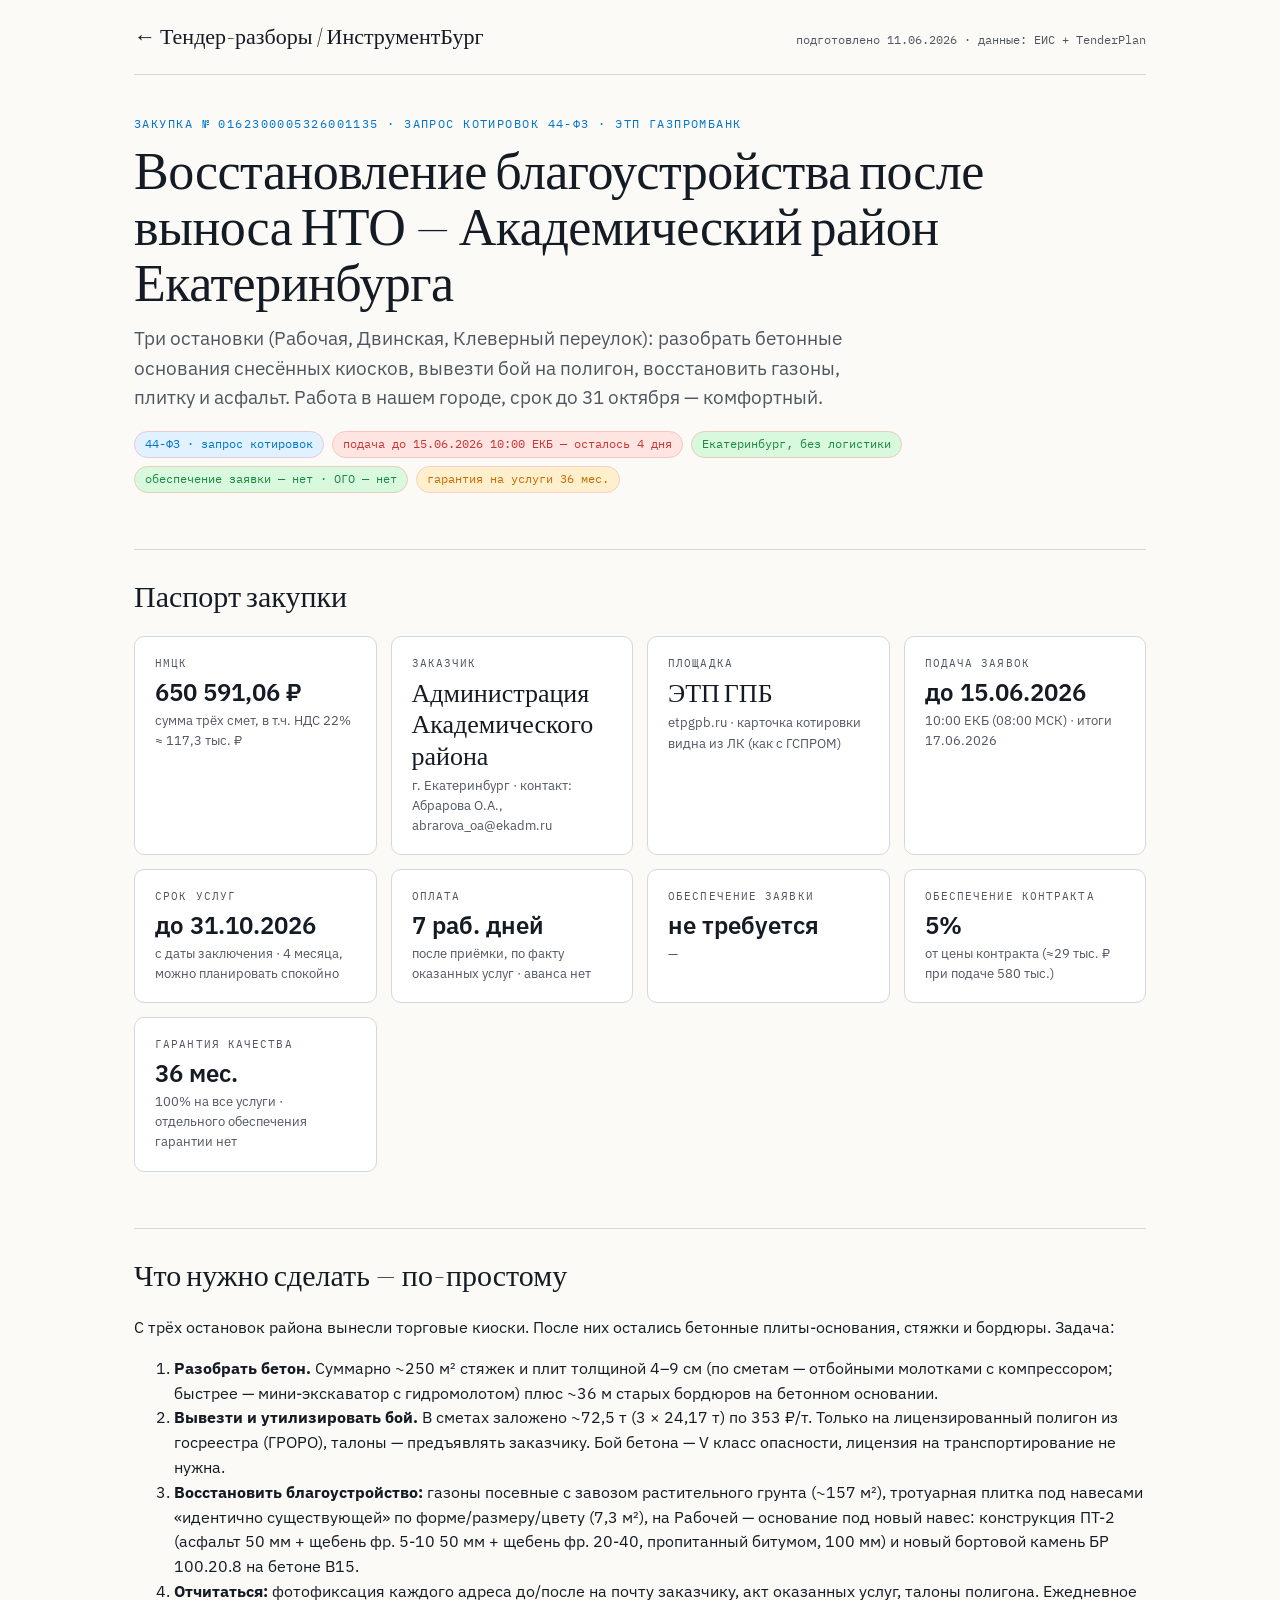
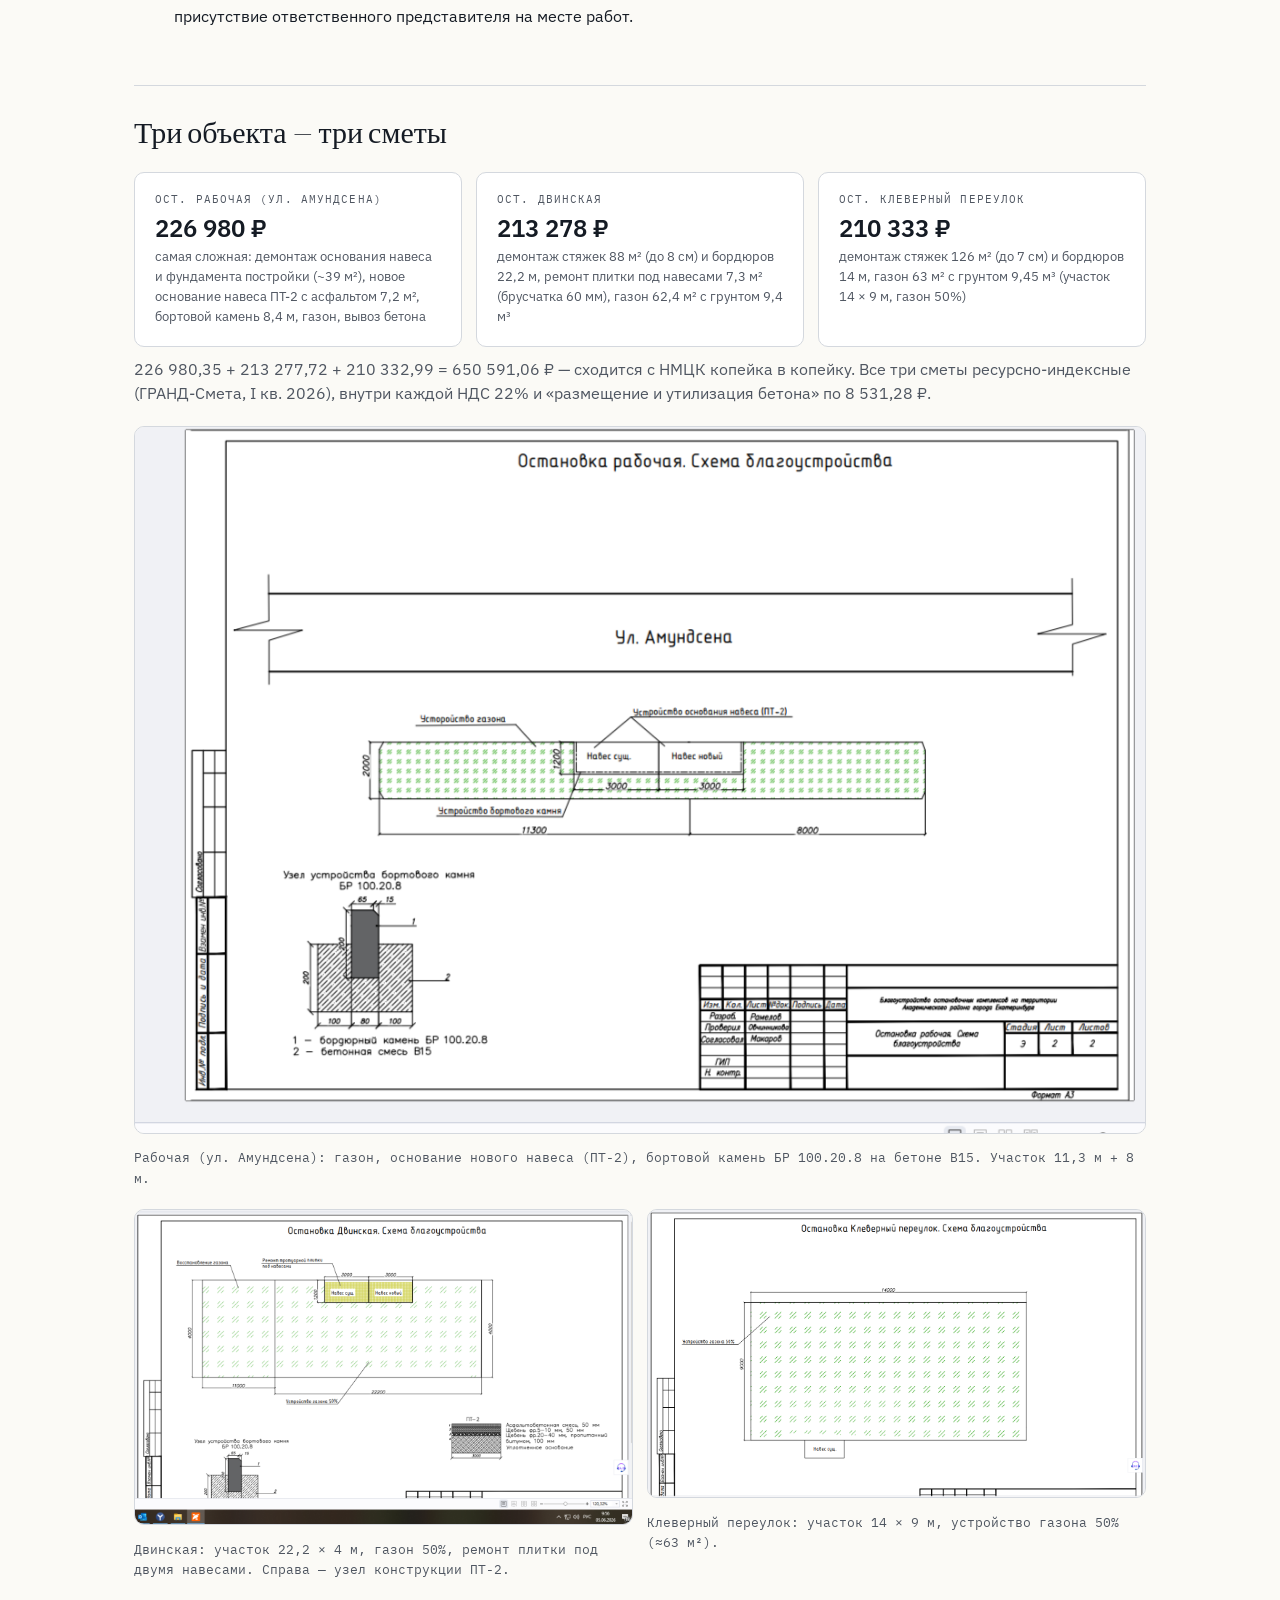
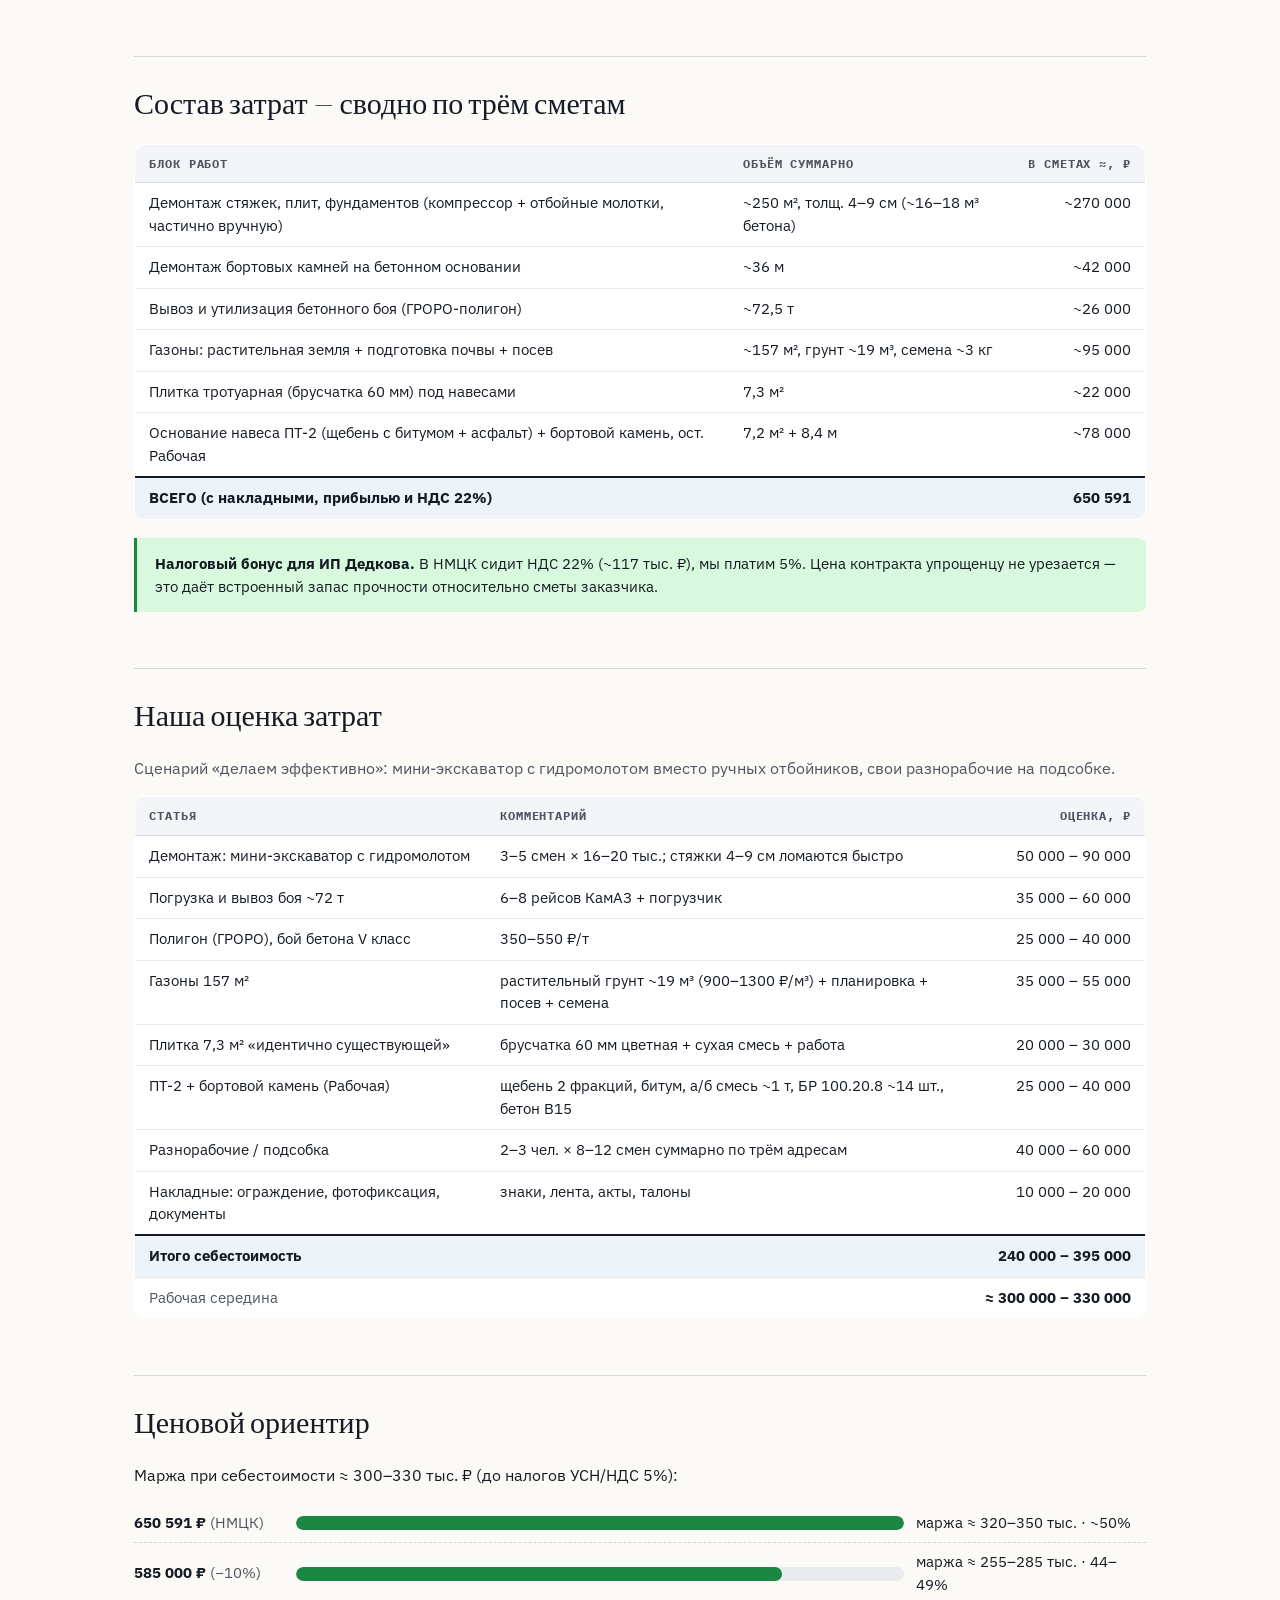
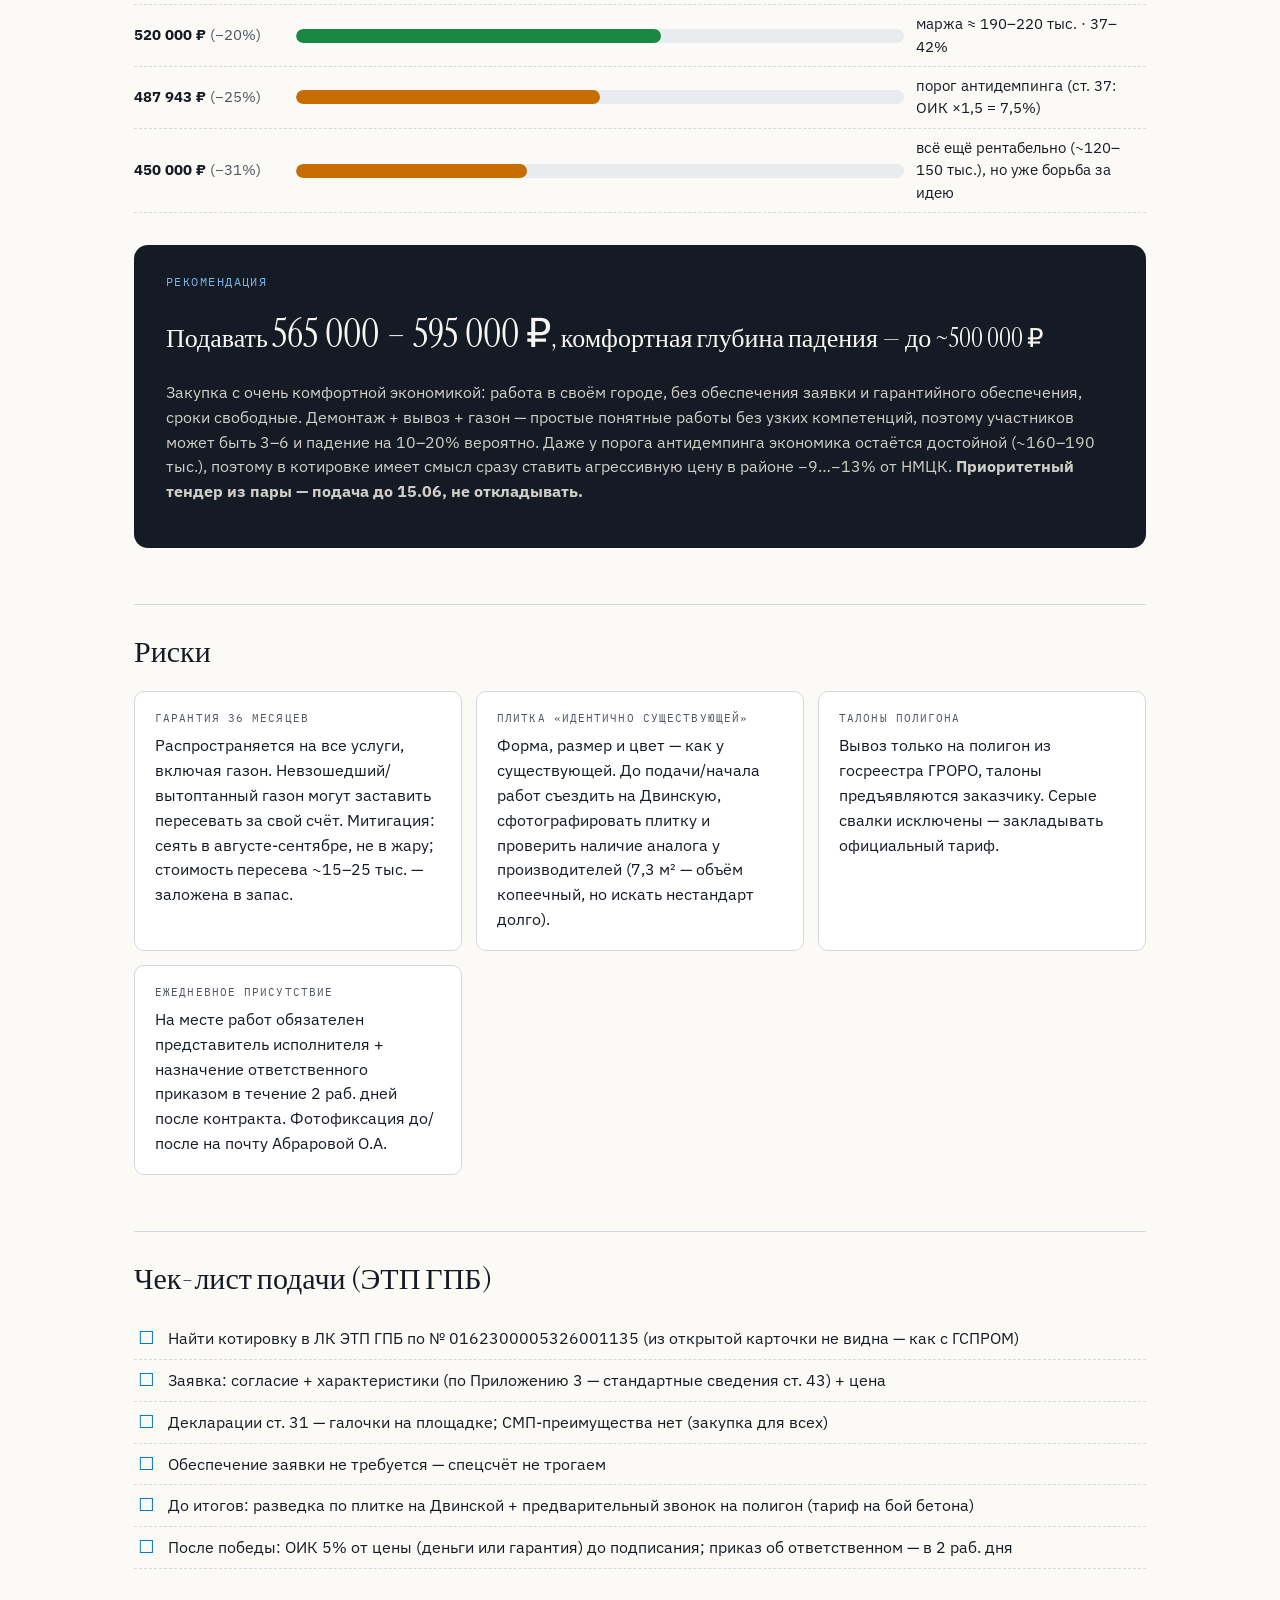
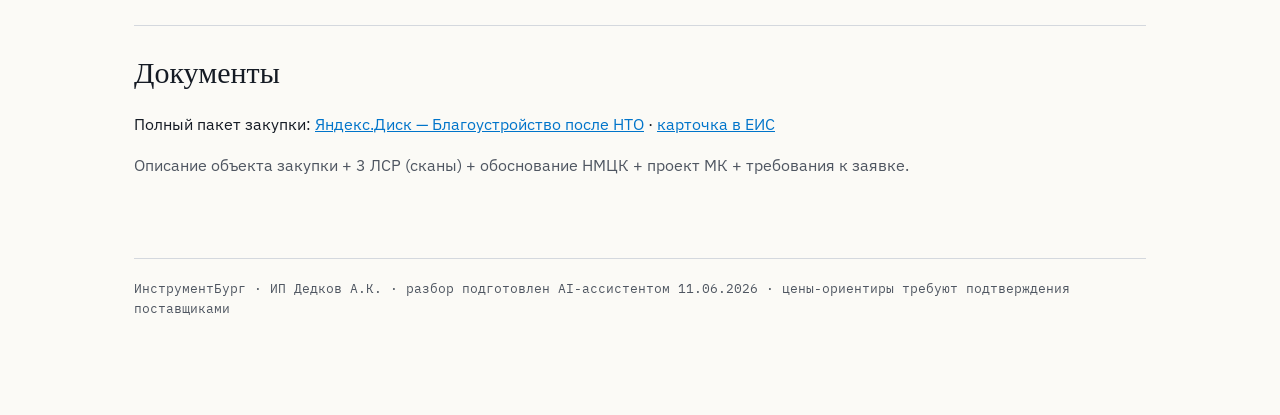
==== akademichesky-nto.html @ 855b873c "Разборы закупок: тротуар Красноуфимск + благоустройство НТО Академический Co-Authored-By: Claude Fab" ====
<!DOCTYPE html>
<html lang="ru">
<head>
<meta charset="UTF-8">
<meta name="viewport" content="width=device-width, initial-scale=1.0">
<meta name="robots" content="noindex, nofollow">
<title>Благоустройство после выноса НТО — Академический район · Разбор закупки</title>
<link rel="stylesheet" href="style.css">
</head>
<body>
<div class="wrap">

<header class="site">
  <div class="brand"><a href="index.html">← Тендер-разборы / ИнструментБург</a></div>
  <div class="meta">подготовлено 11.06.2026 · данные: ЕИС + TenderPlan</div>
</header>

<div class="kicker">Закупка № 0162300005326001135 · Запрос котировок 44-ФЗ · ЭТП Газпромбанк</div>
<h1>Восстановление благоустройства после выноса НТО — Академический район Екатеринбурга</h1>
<p class="lead">Три остановки (Рабочая, Двинская, Клеверный переулок): разобрать бетонные основания снесённых киосков, вывезти бой на полигон, восстановить газоны, плитку и асфальт. Работа в нашем городе, срок до 31 октября — комфортный.</p>

<div class="tag-row">
  <span class="badge accent">44-ФЗ · запрос котировок</span>
  <span class="badge risk">подача до 15.06.2026 10:00 ЕКБ — осталось 4 дня</span>
  <span class="badge good">Екатеринбург, без логистики</span>
  <span class="badge good">обеспечение заявки — нет · ОГО — нет</span>
  <span class="badge warn">гарантия на услуги 36 мес.</span>
</div>

<h2>Паспорт закупки</h2>
<div class="grid c3">
  <div class="card"><div class="label">НМЦК</div><div class="value">650 591,06 ₽</div><div class="sub">сумма трёх смет, в т.ч. НДС 22% ≈ 117,3 тыс. ₽</div></div>
  <div class="card"><div class="label">Заказчик</div><div class="value serif">Администрация Академического района</div><div class="sub">г. Екатеринбург · контакт: Абрарова О.А., abrarova_oa@ekadm.ru</div></div>
  <div class="card"><div class="label">Площадка</div><div class="value serif">ЭТП ГПБ</div><div class="sub">etpgpb.ru · карточка котировки видна из ЛК (как с ГСПРОМ)</div></div>
  <div class="card"><div class="label">Подача заявок</div><div class="value">до 15.06.2026</div><div class="sub">10:00 ЕКБ (08:00 МСК) · итоги 17.06.2026</div></div>
  <div class="card"><div class="label">Срок услуг</div><div class="value">до 31.10.2026</div><div class="sub">с даты заключения · 4 месяца, можно планировать спокойно</div></div>
  <div class="card"><div class="label">Оплата</div><div class="value">7 раб. дней</div><div class="sub">после приёмки, по факту оказанных услуг · аванса нет</div></div>
  <div class="card"><div class="label">Обеспечение заявки</div><div class="value">не требуется</div><div class="sub">—</div></div>
  <div class="card"><div class="label">Обеспечение контракта</div><div class="value">5%</div><div class="sub">от цены контракта (≈29 тыс. ₽ при подаче 580 тыс.)</div></div>
  <div class="card"><div class="label">Гарантия качества</div><div class="value">36 мес.</div><div class="sub">100% на все услуги · отдельного обеспечения гарантии нет</div></div>
</div>

<h2>Что нужно сделать — по-простому</h2>
<p>С трёх остановок района вынесли торговые киоски. После них остались бетонные плиты-основания, стяжки и бордюры. Задача:</p>
<ol>
  <li><b>Разобрать бетон.</b> Суммарно ~250 м² стяжек и плит толщиной 4–9 см (по сметам — отбойными молотками с компрессором; быстрее — мини-экскаватор с гидромолотом) плюс ~36 м старых бордюров на бетонном основании.</li>
  <li><b>Вывезти и утилизировать бой.</b> В сметах заложено ~72,5 т (3 × 24,17 т) по 353 ₽/т. Только на лицензированный полигон из госреестра (ГРОРО), талоны — предъявлять заказчику. Бой бетона — V класс опасности, лицензия на транспортирование не нужна.</li>
  <li><b>Восстановить благоустройство:</b> газоны посевные с завозом растительного грунта (~157 м²), тротуарная плитка под навесами «идентично существующей» по форме/размеру/цвету (7,3 м²), на Рабочей — основание под новый навес: конструкция ПТ-2 (асфальт 50 мм + щебень фр. 5-10 50 мм + щебень фр. 20-40, пропитанный битумом, 100 мм) и новый бортовой камень БР 100.20.8 на бетоне В15.</li>
  <li><b>Отчитаться:</b> фотофиксация каждого адреса до/после на почту заказчику, акт оказанных услуг, талоны полигона. Ежедневное присутствие ответственного представителя на месте работ.</li>
</ol>

<h2>Три объекта — три сметы</h2>
<div class="grid c3">
  <div class="card"><div class="label">ост. Рабочая (ул. Амундсена)</div><div class="value">226 980 ₽</div><div class="sub">самая сложная: демонтаж основания навеса и фундамента постройки (~39 м²), новое основание навеса ПТ-2 с асфальтом 7,2 м², бортовой камень 8,4 м, газон, вывоз бетона</div></div>
  <div class="card"><div class="label">ост. Двинская</div><div class="value">213 278 ₽</div><div class="sub">демонтаж стяжек 88 м² (до 8 см) и бордюров 22,2 м, ремонт плитки под навесами 7,3 м² (брусчатка 60 мм), газон 62,4 м² с грунтом 9,4 м³</div></div>
  <div class="card"><div class="label">ост. Клеверный переулок</div><div class="value">210 333 ₽</div><div class="sub">демонтаж стяжек 126 м² (до 7 см) и бордюров 14 м, газон 63 м² с грунтом 9,45 м³ (участок 14 × 9 м, газон 50%)</div></div>
</div>
<p class="muted" style="margin-top:10px">226 980,35 + 213 277,72 + 210 332,99 = 650 591,06 ₽ — сходится с НМЦК копейка в копейку. Все три сметы ресурсно-индексные (ГРАНД-Смета, I кв. 2026), внутри каждой НДС 22% и «размещение и утилизация бетона» по 8 531,28 ₽.</p>

<figure>
  <img src="img/rabochaya-blag.png" alt="Остановка Рабочая — схема благоустройства">
  <figcaption>Рабочая (ул. Амундсена): газон, основание нового навеса (ПТ-2), бортовой камень БР 100.20.8 на бетоне В15. Участок 11,3 м + 8 м.</figcaption>
</figure>
<div class="grid c2">
  <figure style="margin-top:0">
    <img src="img/dvinskaya-blag.png" alt="Остановка Двинская — схема благоустройства">
    <figcaption>Двинская: участок 22,2 × 4 м, газон 50%, ремонт плитки под двумя навесами. Справа — узел конструкции ПТ-2.</figcaption>
  </figure>
  <figure style="margin-top:0">
    <img src="img/kleverny-blag.png" alt="Остановка Клеверный переулок — схема благоустройства">
    <figcaption>Клеверный переулок: участок 14 × 9 м, устройство газона 50% (≈63 м²).</figcaption>
  </figure>
</div>

<h2>Состав затрат — сводно по трём сметам</h2>
<table>
  <tr><th>Блок работ</th><th>Объём суммарно</th><th class="num">В сметах ≈, ₽</th></tr>
  <tr><td>Демонтаж стяжек, плит, фундаментов (компрессор + отбойные молотки, частично вручную)</td><td>~250 м², толщ. 4–9 см (~16–18 м³ бетона)</td><td class="num">~270 000</td></tr>
  <tr><td>Демонтаж бортовых камней на бетонном основании</td><td>~36 м</td><td class="num">~42 000</td></tr>
  <tr><td>Вывоз и утилизация бетонного боя (ГРОРО-полигон)</td><td>~72,5 т</td><td class="num">~26 000</td></tr>
  <tr><td>Газоны: растительная земля + подготовка почвы + посев</td><td>~157 м², грунт ~19 м³, семена ~3 кг</td><td class="num">~95 000</td></tr>
  <tr><td>Плитка тротуарная (брусчатка 60 мм) под навесами</td><td>7,3 м²</td><td class="num">~22 000</td></tr>
  <tr><td>Основание навеса ПТ-2 (щебень с битумом + асфальт) + бортовой камень, ост. Рабочая</td><td>7,2 м² + 8,4 м</td><td class="num">~78 000</td></tr>
  <tr class="total"><td colspan="2">ВСЕГО (с накладными, прибылью и НДС 22%)</td><td class="num">650 591</td></tr>
</table>

<div class="note good"><b>Налоговый бонус для ИП Дедкова.</b> В НМЦК сидит НДС 22% (~117 тыс. ₽), мы платим 5%. Цена контракта упрощенцу не урезается — это даёт встроенный запас прочности относительно сметы заказчика.</div>

<h2>Наша оценка затрат</h2>
<p class="muted">Сценарий «делаем эффективно»: мини-экскаватор с гидромолотом вместо ручных отбойников, свои разнорабочие на подсобке.</p>
<table>
  <tr><th>Статья</th><th>Комментарий</th><th class="num">Оценка, ₽</th></tr>
  <tr><td>Демонтаж: мини-экскаватор с гидромолотом</td><td>3–5 смен × 16–20 тыс.; стяжки 4–9 см ломаются быстро</td><td class="num">50 000 – 90 000</td></tr>
  <tr><td>Погрузка и вывоз боя ~72 т</td><td>6–8 рейсов КамАЗ + погрузчик</td><td class="num">35 000 – 60 000</td></tr>
  <tr><td>Полигон (ГРОРО), бой бетона V класс</td><td>350–550 ₽/т</td><td class="num">25 000 – 40 000</td></tr>
  <tr><td>Газоны 157 м²</td><td>растительный грунт ~19 м³ (900–1300 ₽/м³) + планировка + посев + семена</td><td class="num">35 000 – 55 000</td></tr>
  <tr><td>Плитка 7,3 м² «идентично существующей»</td><td>брусчатка 60 мм цветная + сухая смесь + работа</td><td class="num">20 000 – 30 000</td></tr>
  <tr><td>ПТ-2 + бортовой камень (Рабочая)</td><td>щебень 2 фракций, битум, а/б смесь ~1 т, БР 100.20.8 ~14 шт., бетон В15</td><td class="num">25 000 – 40 000</td></tr>
  <tr><td>Разнорабочие / подсобка</td><td>2–3 чел. × 8–12 смен суммарно по трём адресам</td><td class="num">40 000 – 60 000</td></tr>
  <tr><td>Накладные: ограждение, фотофиксация, документы</td><td>знаки, лента, акты, талоны</td><td class="num">10 000 – 20 000</td></tr>
  <tr class="total"><td colspan="2">Итого себестоимость</td><td class="num">240 000 – 395 000</td></tr>
  <tr><td colspan="2" class="muted">Рабочая середина</td><td class="num"><b>≈ 300 000 – 330 000</b></td></tr>
</table>

<h2>Ценовой ориентир</h2>
<p>Маржа при себестоимости ≈ 300–330 тыс. ₽ (до налогов УСН/НДС 5%):</p>
<div>
  <div class="bar-row"><div><b>650 591 ₽</b> <span class="muted">(НМЦК)</span></div><div class="bar-track"><div class="bar-fill good" style="width:100%"></div></div><div class="bar-note">маржа ≈ 320–350 тыс. · ~50%</div></div>
  <div class="bar-row"><div><b>585 000 ₽</b> <span class="muted">(−10%)</span></div><div class="bar-track"><div class="bar-fill good" style="width:80%"></div></div><div class="bar-note">маржа ≈ 255–285 тыс. · 44–49%</div></div>
  <div class="bar-row"><div><b>520 000 ₽</b> <span class="muted">(−20%)</span></div><div class="bar-track"><div class="bar-fill good" style="width:60%"></div></div><div class="bar-note">маржа ≈ 190–220 тыс. · 37–42%</div></div>
  <div class="bar-row"><div><b>487 943 ₽</b> <span class="muted">(−25%)</span></div><div class="bar-track"><div class="bar-fill warn" style="width:50%"></div></div><div class="bar-note">порог антидемпинга (ст. 37: ОИК ×1,5 = 7,5%)</div></div>
  <div class="bar-row"><div><b>450 000 ₽</b> <span class="muted">(−31%)</span></div><div class="bar-track"><div class="bar-fill warn" style="width:38%"></div></div><div class="bar-note">всё ещё рентабельно (~120–150 тыс.), но уже борьба за идею</div></div>
</div>

<div class="verdict">
  <div class="kicker">Рекомендация</div>
  <h3>Подавать <span class="big">565 000 – 595 000 ₽</span>, комфортная глубина падения — до ~500 000 ₽</h3>
  <p>Закупка с очень комфортной экономикой: работа в своём городе, без обеспечения заявки и гарантийного обеспечения, сроки свободные. Демонтаж + вывоз + газон — простые понятные работы без узких компетенций, поэтому участников может быть 3–6 и падение на 10–20% вероятно. Даже у порога антидемпинга экономика остаётся достойной (~160–190 тыс.), поэтому в котировке имеет смысл сразу ставить агрессивную цену в районе −9…−13% от НМЦК. <b>Приоритетный тендер из пары — подача до 15.06, не откладывать.</b></p>
</div>

<h2>Риски</h2>
<div class="grid c2">
  <div class="card"><div class="label">Гарантия 36 месяцев</div>Распространяется на все услуги, включая газон. Невзошедший/вытоптанный газон могут заставить пересевать за свой счёт. Митигация: сеять в августе-сентябре, не в жару; стоимость пересева ~15–25 тыс. — заложена в запас.</div>
  <div class="card"><div class="label">Плитка «идентично существующей»</div>Форма, размер и цвет — как у существующей. До подачи/начала работ съездить на Двинскую, сфотографировать плитку и проверить наличие аналога у производителей (7,3 м² — объём копеечный, но искать нестандарт долго).</div>
  <div class="card"><div class="label">Талоны полигона</div>Вывоз только на полигон из госреестра ГРОРО, талоны предъявляются заказчику. Серые свалки исключены — закладывать официальный тариф.</div>
  <div class="card"><div class="label">Ежедневное присутствие</div>На месте работ обязателен представитель исполнителя + назначение ответственного приказом в течение 2 раб. дней после контракта. Фотофиксация до/после на почту Абраровой О.А.</div>
</div>

<h2>Чек-лист подачи (ЭТП ГПБ)</h2>
<ul class="checklist">
  <li>Найти котировку в ЛК ЭТП ГПБ по № 0162300005326001135 (из открытой карточки не видна — как с ГСПРОМ)</li>
  <li>Заявка: согласие + характеристики (по Приложению 3 — стандартные сведения ст. 43) + цена</li>
  <li>Декларации ст. 31 — галочки на площадке; СМП-преимущества нет (закупка для всех)</li>
  <li>Обеспечение заявки не требуется — спецсчёт не трогаем</li>
  <li>До итогов: разведка по плитке на Двинской + предварительный звонок на полигон (тариф на бой бетона)</li>
  <li>После победы: ОИК 5% от цены (деньги или гарантия) до подписания; приказ об ответственном — в 2 раб. дня</li>
</ul>

<h2>Документы</h2>
<p>Полный пакет закупки: <a href="https://yadi.sk/d/YwLw0HOb8UCaCQ">Яндекс.Диск — Благоустройство после НТО</a> · <a href="https://zakupki.gov.ru/epz/order/notice/zk20/view/common-info.html?regNumber=0162300005326001135">карточка в ЕИС</a></p>
<p class="muted">Описание объекта закупки + 3 ЛСР (сканы) + обоснование НМЦК + проект МК + требования к заявке.</p>

<footer>ИнструментБург · ИП Дедков А.К. · разбор подготовлен AI-ассистентом 11.06.2026 · цены-ориентиры требуют подтверждения поставщиками</footer>
</div>
</body>
</html>
---- style.css ----
@import url('https://fonts.googleapis.com/css2?family=Instrument+Serif:ital@0;1&family=IBM+Plex+Sans:wght@400;500;600;700&family=IBM+Plex+Mono:wght@400;500&display=swap');

:root {
  --ink: oklch(0.22 0.02 260);
  --ink-soft: oklch(0.45 0.02 260);
  --paper: oklch(0.985 0.005 90);
  --card: oklch(1 0 0);
  --line: oklch(0.88 0.01 260);
  --accent: oklch(0.55 0.16 250);
  --accent-soft: oklch(0.95 0.03 250);
  --good: oklch(0.55 0.14 150);
  --good-soft: oklch(0.95 0.05 150);
  --warn: oklch(0.62 0.15 60);
  --warn-soft: oklch(0.96 0.05 80);
  --risk: oklch(0.55 0.18 25);
  --risk-soft: oklch(0.95 0.04 25);
}
* { box-sizing: border-box; }
body {
  margin: 0; background: var(--paper); color: var(--ink);
  font-family: 'IBM Plex Sans', system-ui, sans-serif;
  font-size: 16px; line-height: 1.55;
}
.wrap { max-width: 1060px; margin: 0 auto; padding: 0 24px 96px; }
header.site {
  border-bottom: 1px solid var(--line); padding: 20px 0; margin-bottom: 40px;
  display: flex; justify-content: space-between; align-items: baseline; flex-wrap: wrap; gap: 8px;
}
header.site .brand { font-family: 'Instrument Serif', serif; font-size: 22px; }
header.site .brand a { color: var(--ink); text-decoration: none; }
header.site .meta { font-family: 'IBM Plex Mono', monospace; font-size: 12px; color: var(--ink-soft); }
h1 {
  font-family: 'Instrument Serif', serif; font-weight: 400;
  font-size: clamp(34px, 5vw, 52px); line-height: 1.08; margin: 0 0 12px; letter-spacing: -0.01em;
}
h2 {
  font-family: 'Instrument Serif', serif; font-weight: 400; font-size: 30px;
  margin: 56px 0 16px; padding-top: 24px; border-top: 1px solid var(--line);
}
h3 { font-size: 17px; margin: 28px 0 10px; }
p.lead { font-size: 19px; color: var(--ink-soft); max-width: 760px; margin-top: 0; }
.kicker {
  font-family: 'IBM Plex Mono', monospace; font-size: 12px; letter-spacing: 0.12em;
  text-transform: uppercase; color: var(--accent); margin-bottom: 10px;
}
.grid { display: grid; gap: 14px; }
.grid.c2 { grid-template-columns: repeat(auto-fit, minmax(280px, 1fr)); }
.grid.c3 { grid-template-columns: repeat(auto-fit, minmax(220px, 1fr)); }
.grid.c4 { grid-template-columns: repeat(auto-fit, minmax(170px, 1fr)); }
.card {
  background: var(--card); border: 1px solid var(--line); border-radius: 10px; padding: 18px 20px;
}
.card .label { font-family: 'IBM Plex Mono', monospace; font-size: 11px; text-transform: uppercase; letter-spacing: 0.1em; color: var(--ink-soft); margin-bottom: 6px; }
.card .value { font-size: 24px; font-weight: 600; line-height: 1.2; }
.card .value.serif { font-family: 'Instrument Serif', serif; font-weight: 400; font-size: 26px; }
.card .sub { font-size: 13px; color: var(--ink-soft); margin-top: 4px; }
.badge {
  display: inline-block; font-family: 'IBM Plex Mono', monospace; font-size: 12px;
  padding: 3px 10px; border-radius: 99px; border: 1px solid;
}
.badge.good { color: var(--good); background: var(--good-soft); border-color: color-mix(in oklch, var(--good) 30%, white); }
.badge.warn { color: var(--warn); background: var(--warn-soft); border-color: color-mix(in oklch, var(--warn) 30%, white); }
.badge.risk { color: var(--risk); background: var(--risk-soft); border-color: color-mix(in oklch, var(--risk) 30%, white); }
.badge.accent { color: var(--accent); background: var(--accent-soft); border-color: color-mix(in oklch, var(--accent) 30%, white); }
table { width: 100%; border-collapse: collapse; background: var(--card); border: 1px solid var(--line); border-radius: 10px; overflow: hidden; font-size: 14.5px; }
table.fixed { table-layout: fixed; }
th {
  text-align: left; font-family: 'IBM Plex Mono', monospace; font-size: 11.5px;
  text-transform: uppercase; letter-spacing: 0.08em; color: var(--ink-soft);
  padding: 10px 14px; border-bottom: 1px solid var(--line); background: oklch(0.97 0.005 260);
}
td { padding: 9px 14px; border-bottom: 1px solid color-mix(in oklch, var(--line) 55%, white); vertical-align: top; }
tr:last-child td { border-bottom: none; }
td.num, th.num { text-align: right; font-variant-numeric: tabular-nums; white-space: nowrap; }
tr.section td { background: var(--accent-soft); font-weight: 600; font-size: 13.5px; }
tr.total td { background: oklch(0.96 0.01 260); font-weight: 700; border-top: 2px solid var(--ink); }
.muted { color: var(--ink-soft); }
.mono { font-family: 'IBM Plex Mono', monospace; font-size: 0.92em; }
.note {
  border-left: 3px solid var(--accent); background: var(--accent-soft);
  padding: 14px 18px; border-radius: 0 8px 8px 0; margin: 18px 0; font-size: 15px;
}
.note.warn { border-color: var(--warn); background: var(--warn-soft); }
.note.risk { border-color: var(--risk); background: var(--risk-soft); }
.note.good { border-color: var(--good); background: var(--good-soft); }
ul.checklist { list-style: none; padding: 0; }
ul.checklist li { padding: 8px 0 8px 34px; position: relative; border-bottom: 1px dashed var(--line); }
ul.checklist li::before {
  content: '☐'; position: absolute; left: 4px; top: 6px; font-size: 18px; color: var(--accent);
}
.bar-row { display: grid; grid-template-columns: 150px 1fr 230px; gap: 12px; align-items: center; padding: 8px 0; border-bottom: 1px dashed var(--line); font-size: 14.5px; }
.bar-track { height: 14px; background: oklch(0.94 0.005 260); border-radius: 7px; overflow: hidden; }
.bar-fill { height: 100%; border-radius: 7px; }
.bar-fill.good { background: var(--good); }
.bar-fill.warn { background: var(--warn); }
.bar-fill.risk { background: var(--risk); }
figure { margin: 20px 0; }
figure img { width: 100%; border: 1px solid var(--line); border-radius: 10px; background: white; }
figcaption { font-size: 13px; color: var(--ink-soft); margin-top: 8px; font-family: 'IBM Plex Mono', monospace; }
a { color: var(--accent); }
.btn {
  display: inline-block; background: var(--ink); color: white; text-decoration: none;
  padding: 10px 20px; border-radius: 8px; font-weight: 600; font-size: 15px;
}
.btn.ghost { background: transparent; color: var(--ink); border: 1px solid var(--line); }
.btn:hover { opacity: 0.88; }
.tag-row { display: flex; gap: 8px; flex-wrap: wrap; margin: 14px 0 0; }
.verdict {
  background: var(--ink); color: oklch(0.97 0.005 90); border-radius: 14px; padding: 28px 32px; margin: 32px 0;
}
.verdict .kicker { color: oklch(0.75 0.1 250); }
.verdict h3 { margin-top: 0; font-family: 'Instrument Serif', serif; font-weight: 400; font-size: 26px; }
.verdict .big { font-size: 40px; font-family: 'Instrument Serif', serif; }
.verdict p { color: oklch(0.85 0.01 90); }
footer { border-top: 1px solid var(--line); margin-top: 80px; padding-top: 20px; font-size: 13px; color: var(--ink-soft); font-family: 'IBM Plex Mono', monospace; }
@media (max-width: 640px) {
  .bar-row { grid-template-columns: 110px 1fr; }
  .bar-row .bar-note { grid-column: 1 / -1; }
}
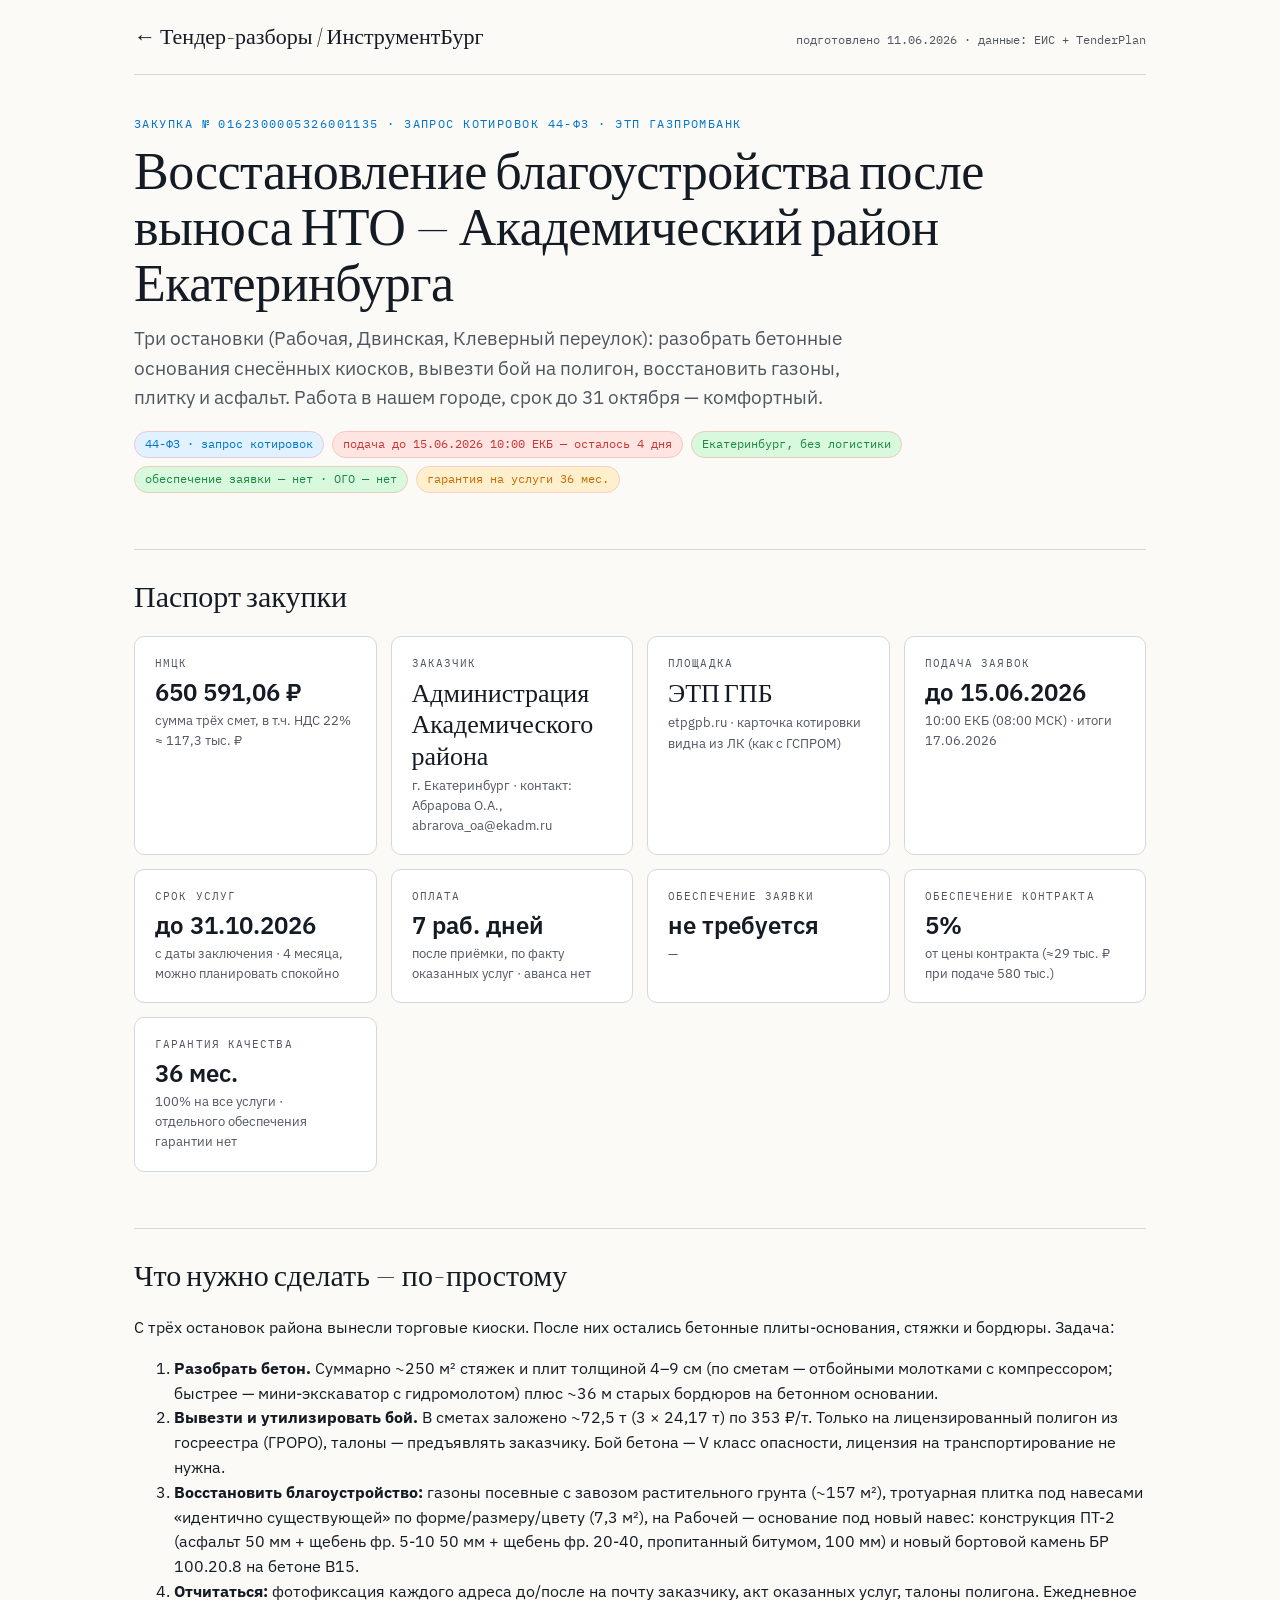
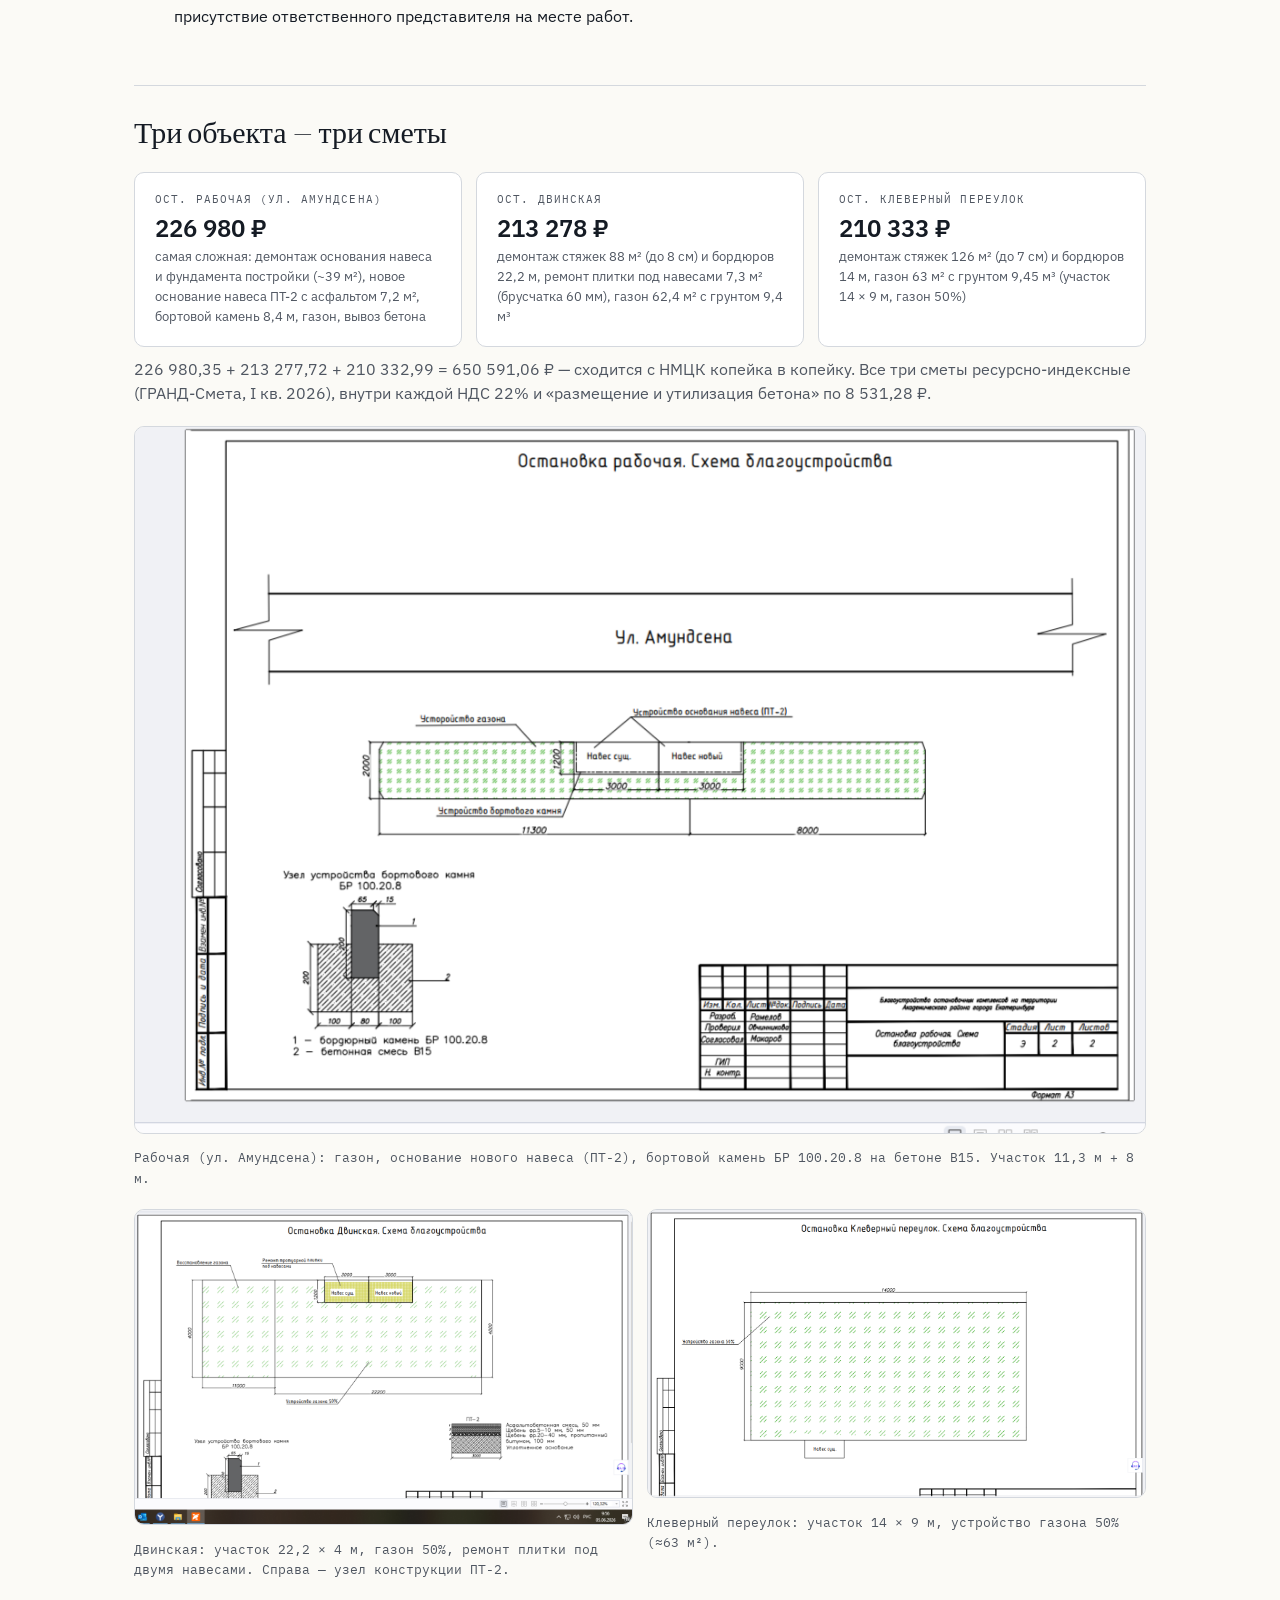
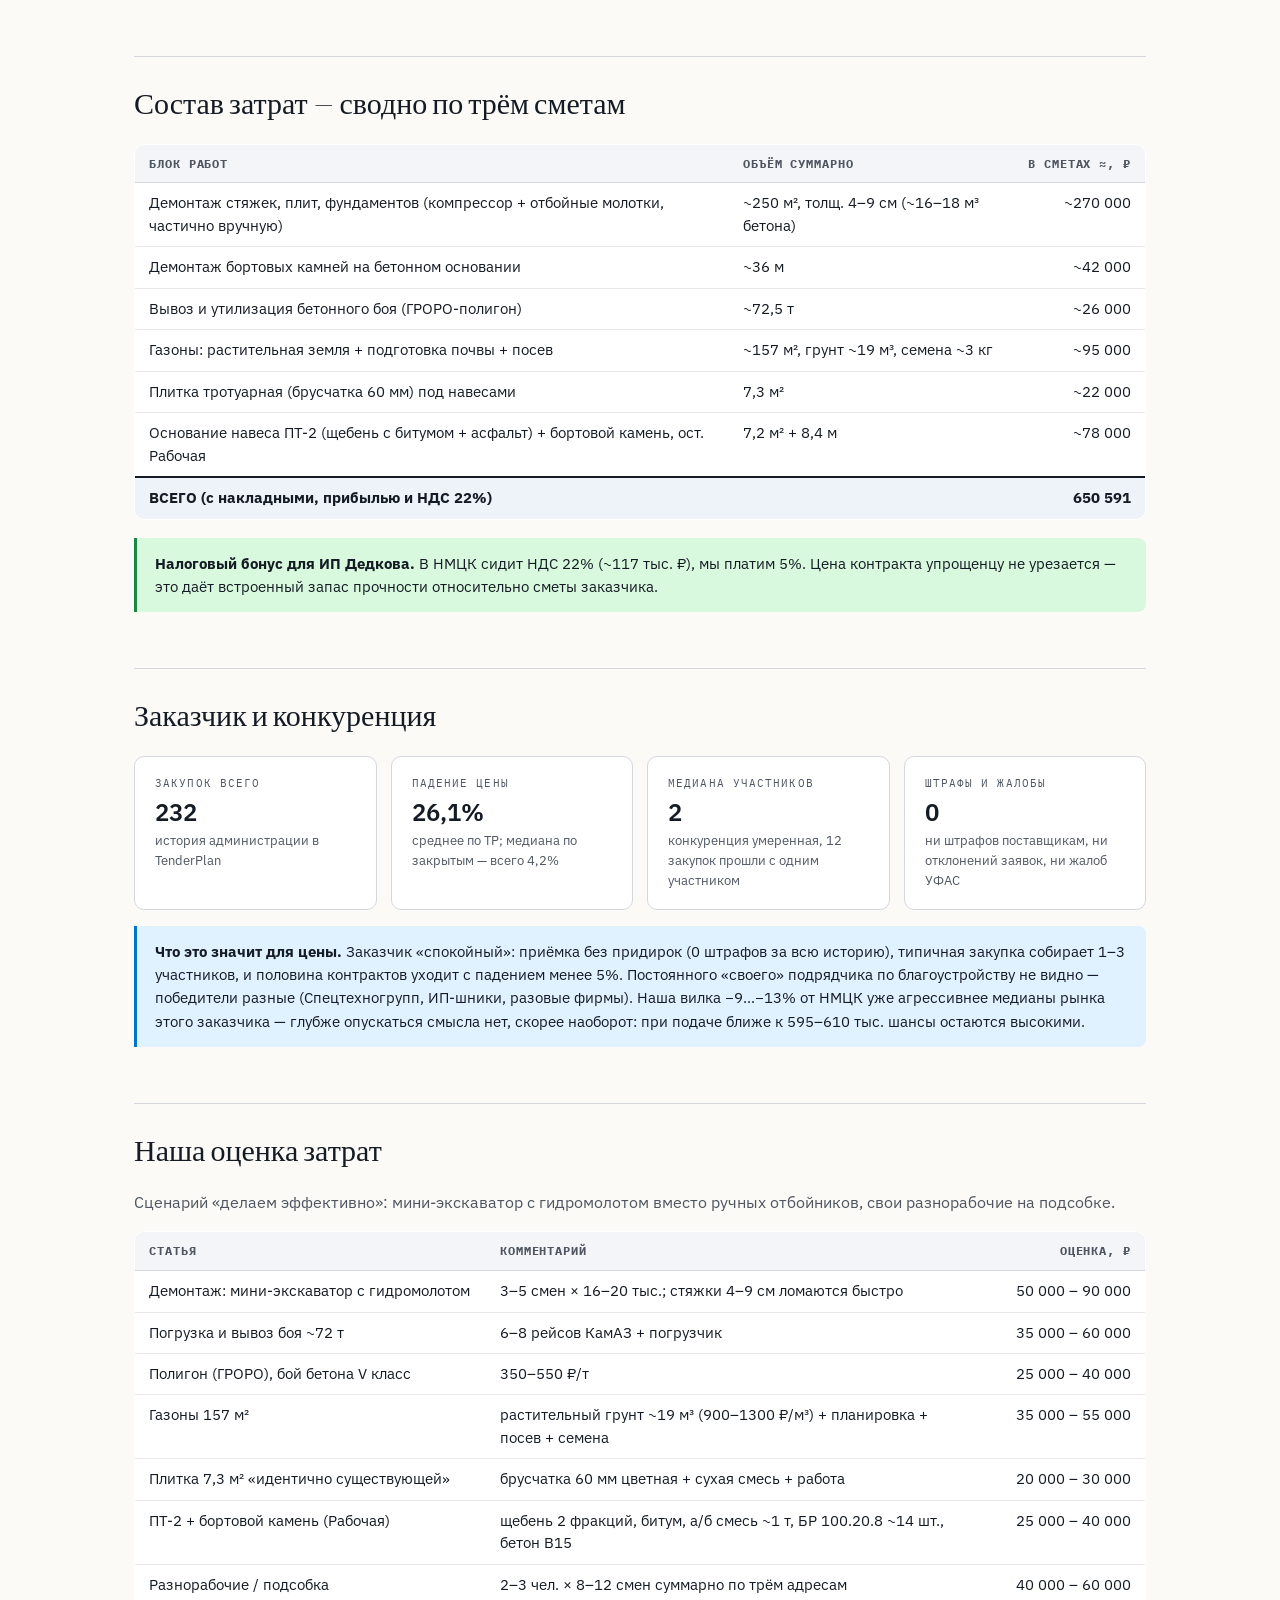
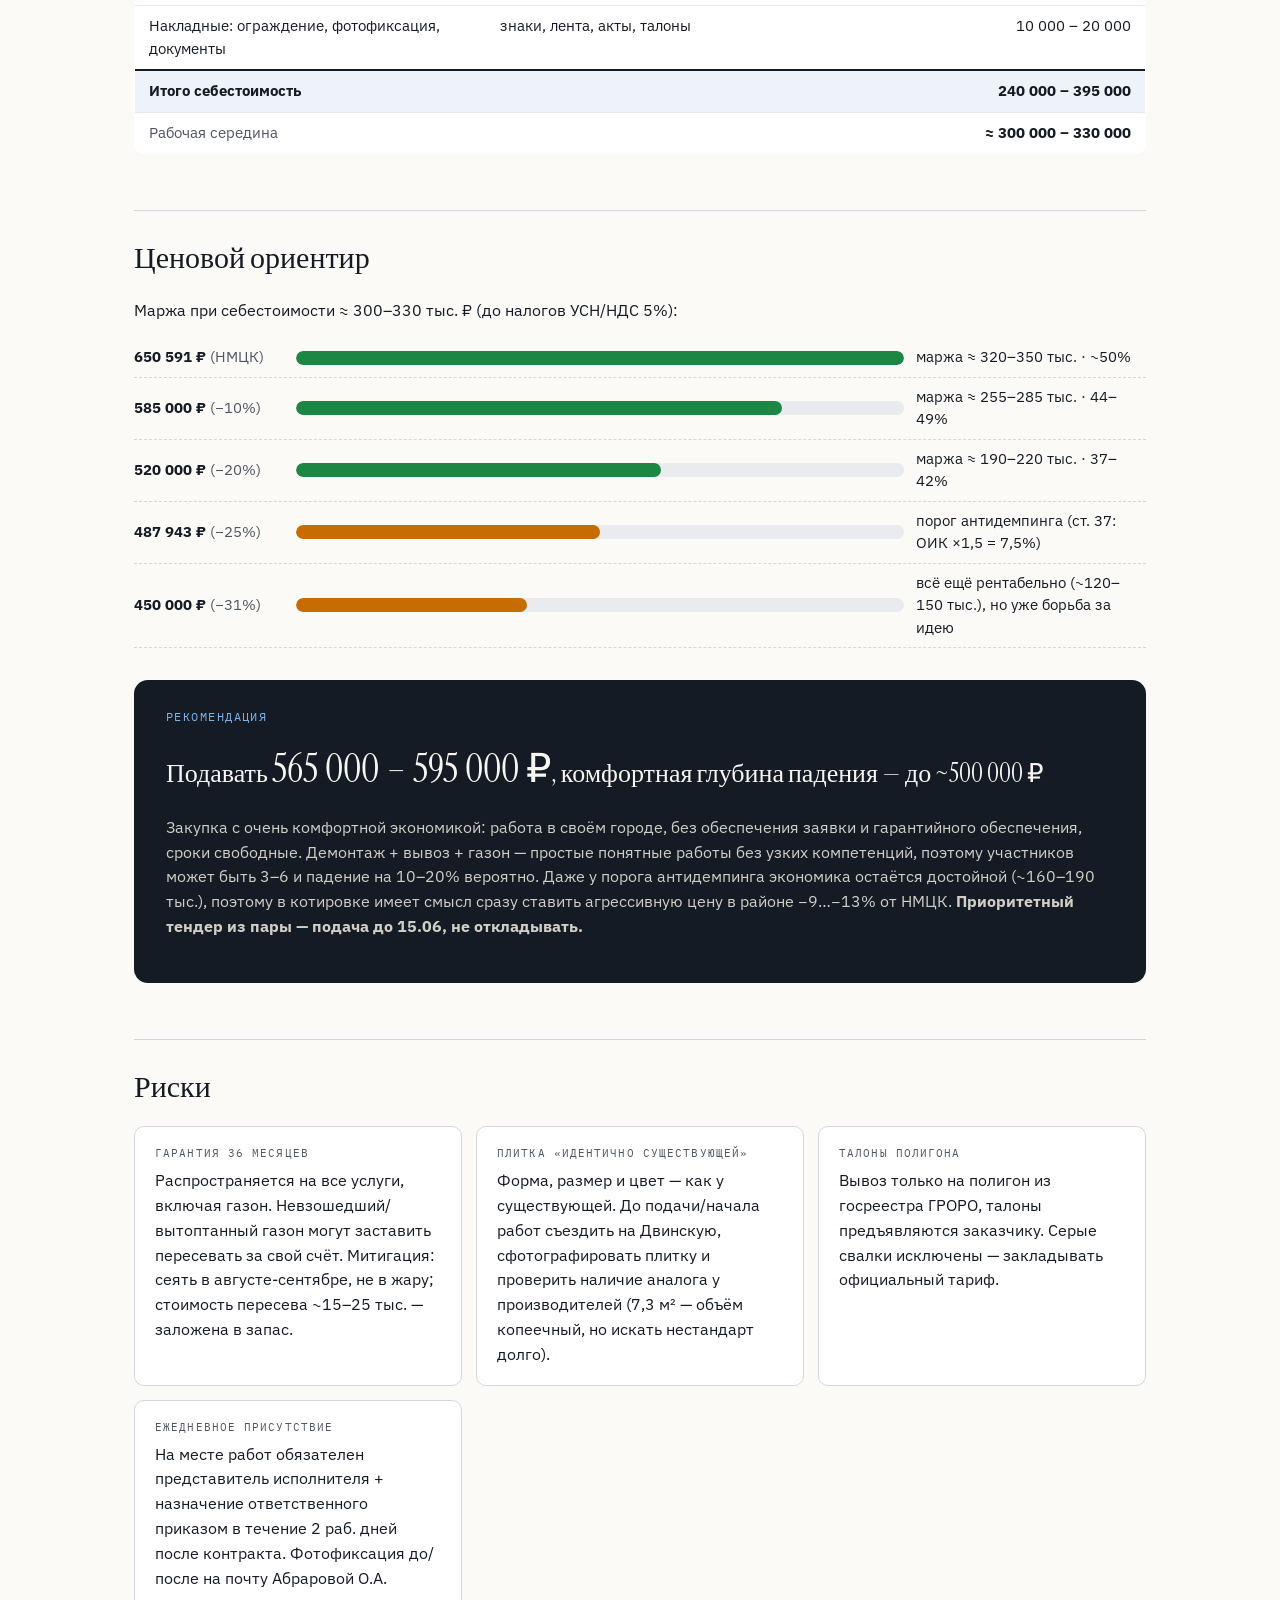
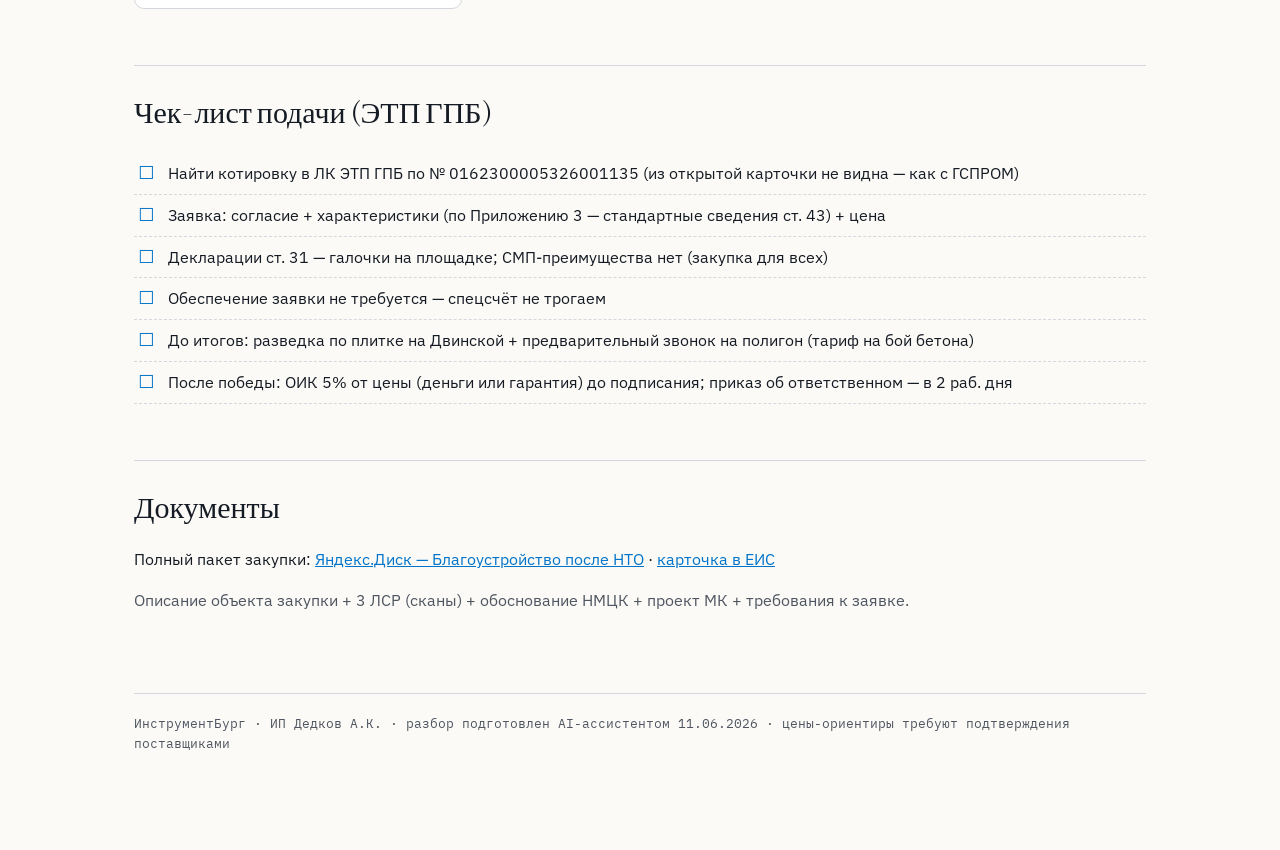
==== commit 12b98333: "Блок «Заказчик и конкуренция»: аналитика заказчика и среднее падение в обоих разборах Co-Authored-By" ====
--- a/akademichesky-nto.html
+++ b/akademichesky-nto.html
@@ -86,6 +86,15 @@
 
 <div class="note good"><b>Налоговый бонус для ИП Дедкова.</b> В НМЦК сидит НДС 22% (~117 тыс. ₽), мы платим 5%. Цена контракта упрощенцу не урезается — это даёт встроенный запас прочности относительно сметы заказчика.</div>
 
+<h2>Заказчик и конкуренция</h2>
+<div class="grid c4">
+  <div class="card"><div class="label">Закупок всего</div><div class="value">232</div><div class="sub">история администрации в TenderPlan</div></div>
+  <div class="card"><div class="label">Падение цены</div><div class="value">26,1%</div><div class="sub">среднее по TP; медиана по закрытым — всего 4,2%</div></div>
+  <div class="card"><div class="label">Медиана участников</div><div class="value">2</div><div class="sub">конкуренция умеренная, 12 закупок прошли с одним участником</div></div>
+  <div class="card"><div class="label">Штрафы и жалобы</div><div class="value">0</div><div class="sub">ни штрафов поставщикам, ни отклонений заявок, ни жалоб УФАС</div></div>
+</div>
+<div class="note" style="margin-top:16px"><b>Что это значит для цены.</b> Заказчик «спокойный»: приёмка без придирок (0 штрафов за всю историю), типичная закупка собирает 1–3 участников, и половина контрактов уходит с падением менее 5%. Постоянного «своего» подрядчика по благоустройству не видно — победители разные (Спецтехногрупп, ИП-шники, разовые фирмы). Наша вилка −9…−13% от НМЦК уже агрессивнее медианы рынка этого заказчика — глубже опускаться смысла нет, скорее наоборот: при подаче ближе к 595–610 тыс. шансы остаются высокими.</div>
+
 <h2>Наша оценка затрат</h2>
 <p class="muted">Сценарий «делаем эффективно»: мини-экскаватор с гидромолотом вместо ручных отбойников, свои разнорабочие на подсобке.</p>
 <table>
